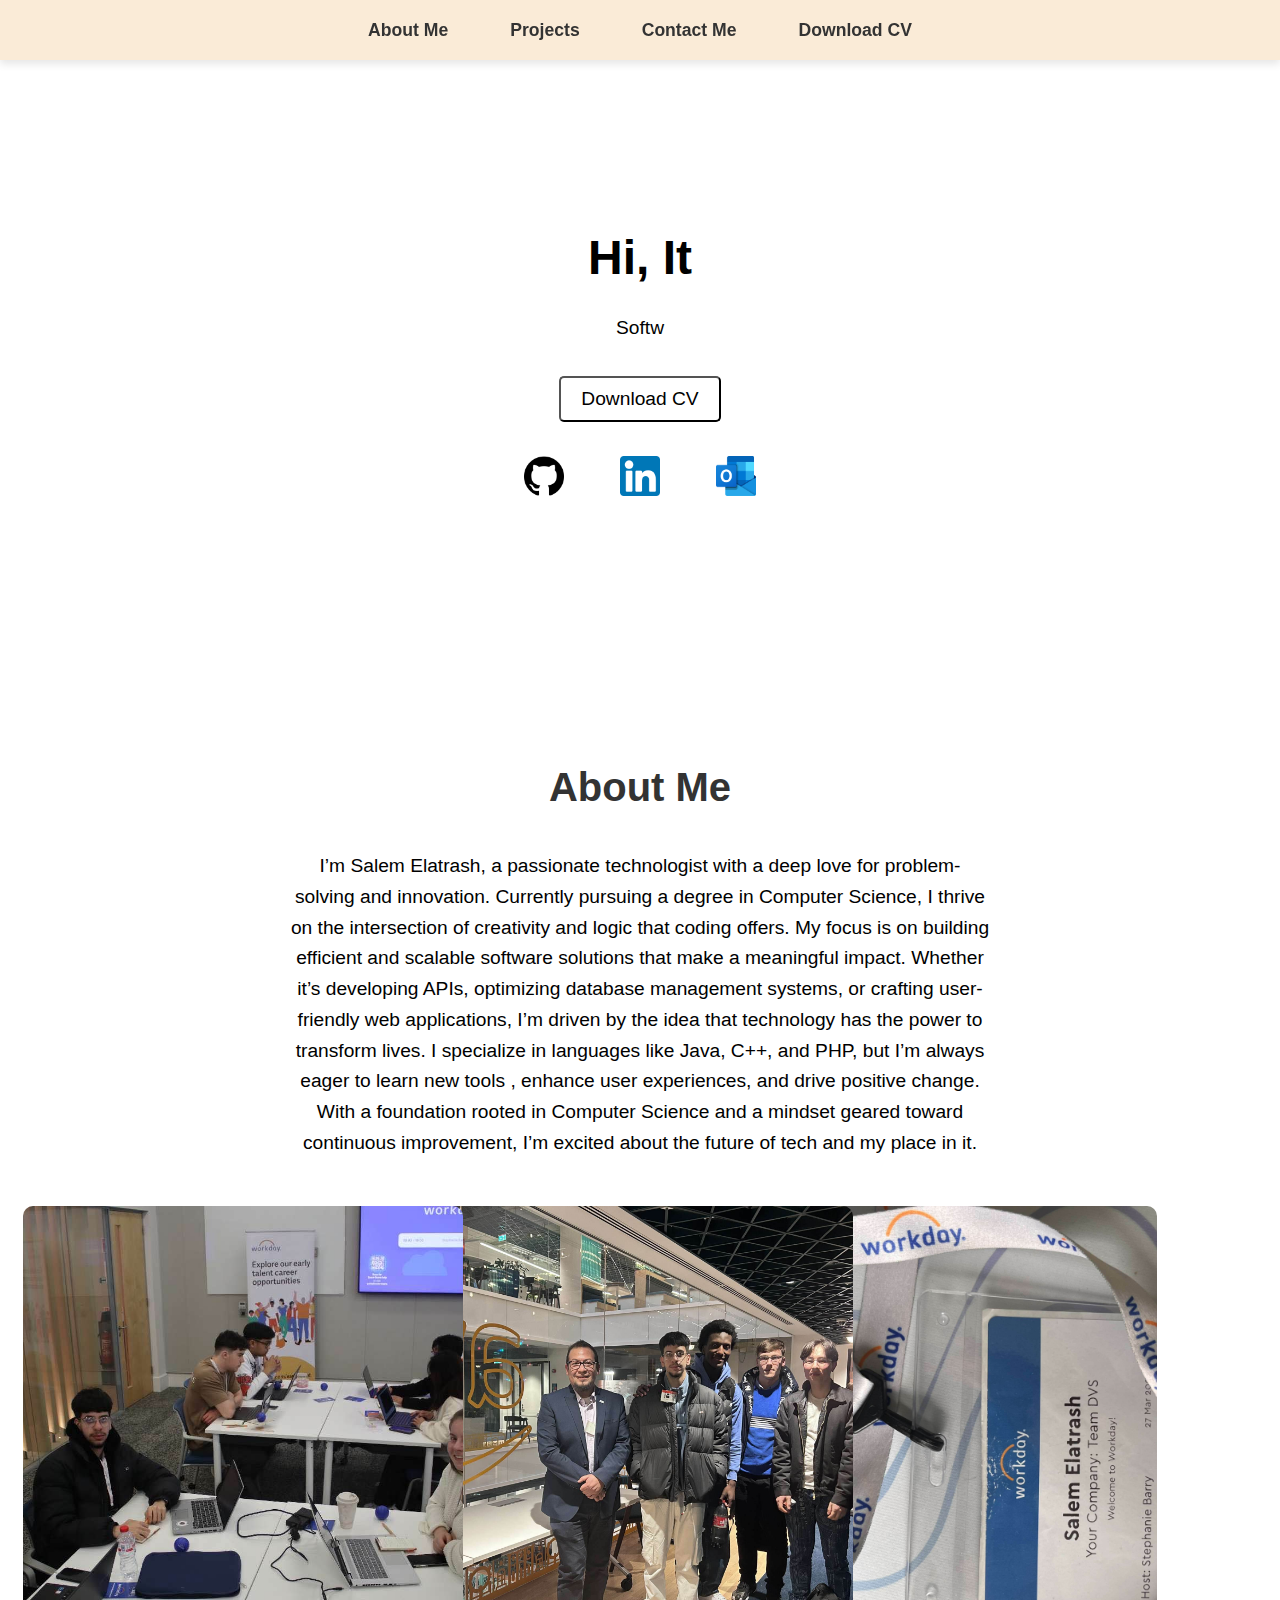
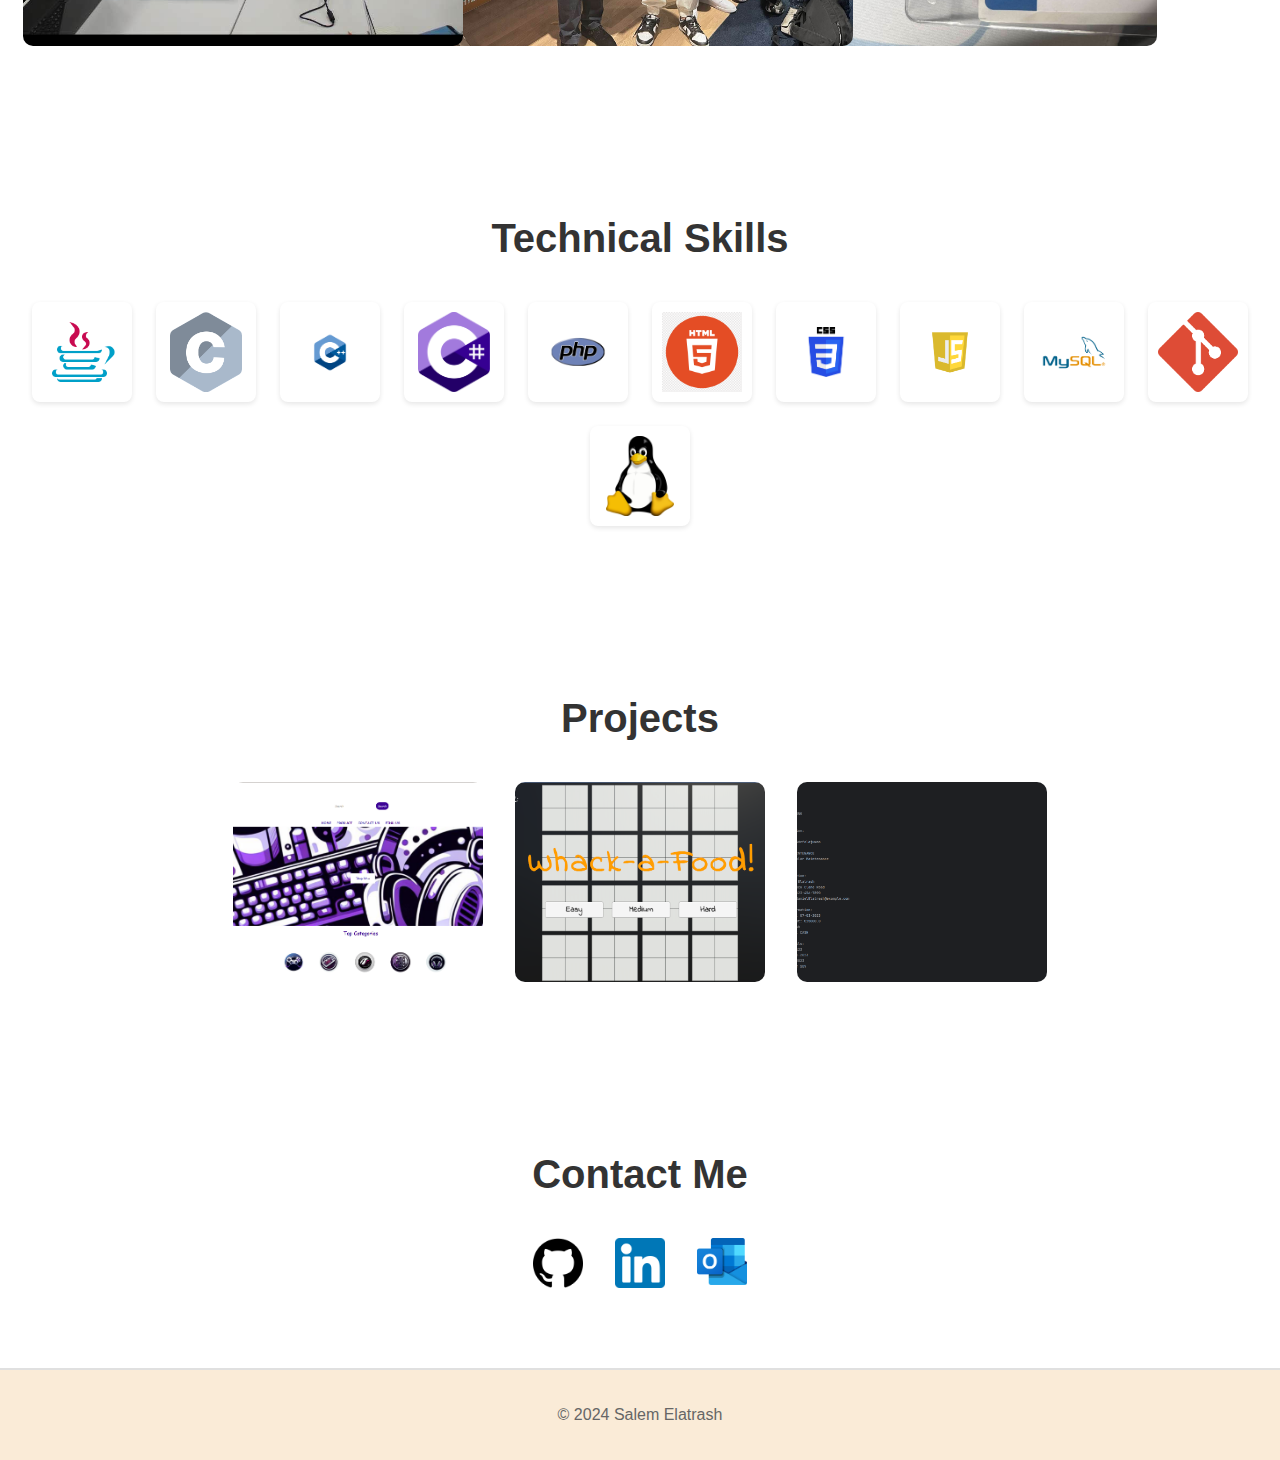
==== index.html @ 02b4a9b6 "ss" ====
<!DOCTYPE html>
<html lang="en">
<head>
    <meta charset="UTF-8">
    <meta name="viewport" content="width=device-width, initial-scale=1.0">
    <title>Salem Elatrash - Portfolio</title>
    <link rel="stylesheet" href="css/home.css">
</head>
<body>
<nav>
    <ul>
        <li><a href="#about">About Me</a></li>
        <li><a href="#projects">Projects</a></li>
        <li><a href="#contact">Contact Me</a></li>
        <li><a href="pdf/Salem_Elatrash_CV.pdf" download>Download CV</a></li>
    </ul>
</nav>

<section id="home" class="hero">
    <h1 id="typing-text"></h1> <!-- Typing effect for "Hi, It's Salem Elatrash" -->
    <p><span id="text"></span></p> <!-- Typing effect for titles like "Software Engineer" -->
    <button onclick="window.location.href='pdf/Salem_Elatrash_CV.pdf'">Download CV</button>
    <div class="social-icons">
        <a href="https://github.com/Slooma951"><img src="/img/github.png" alt="GitHub"></a>
        <a href="https://www.linkedin.com/in/salem-elatrash/"><img src="/img/linkden.png" alt="LinkedIn"></a>
        <a href="mailto:salem.elatrash@outlook.com"><img src="/img/outlook.png" alt="Email"></a>
    </div>
</section>

<!-- Typing effect for "Hi, It's Salem Elatrash" -->
<script>
    const text = "Hi, It's Salem Elatrash";
    let index = 0;

    function typeGreeting() {
        const typingText = document.getElementById("typing-text");
        if (index < text.length) {
            typingText.innerHTML += text.charAt(index);
            index++;
            setTimeout(typeGreeting, 150); // Adjust typing speed here
        }
    }

    window.onload = typeGreeting; // Trigger typing effect when the page loads
</script>

<!-- Typing effect for job titles like "Software Engineer", etc. -->
<script>
    const textArray = ["Software Engineer", "API Developer", "Java, C++, PHP", "Database Management", "Web Developer"];
    let jobIndex = 0;
    let charIndex = 0;
    let currentText = '';
    let isDeleting = false;

    function typeJobTitle() {
        const typingElement = document.getElementById('text');

        if (isDeleting && charIndex === 0) {
            jobIndex = (jobIndex + 1) % textArray.length; // Move to the next job title
            isDeleting = false;
        }

        currentText = textArray[jobIndex].substring(0, charIndex);
        typingElement.textContent = currentText;

        if (!isDeleting && charIndex < textArray[jobIndex].length) {
            charIndex++; // Typing effect
        } else if (isDeleting && charIndex > 0) {
            charIndex--; // Deleting effect
        }

        if (!isDeleting && charIndex === textArray[jobIndex].length) {
            setTimeout(() => isDeleting = true, 1000); // Wait before starting to delete
        }

        setTimeout(typeJobTitle, isDeleting ? 50 : 150); // Adjust typing and deleting speed
    }

    document.addEventListener("DOMContentLoaded", typeJobTitle); // Trigger typing for job titles
</script>

<section id="about">
    <h2>About Me</h2>
    <p>
        I’m Salem Elatrash, a passionate technologist with a deep love for problem-solving and innovation. Currently pursuing a degree in Computer Science, I thrive on the intersection of creativity and logic that coding offers. My focus is on building efficient and scalable software solutions that make a meaningful impact. Whether it’s developing APIs, optimizing database management systems, or crafting user-friendly web applications, I’m driven by the idea that technology has the power to transform lives.
        I specialize in languages like Java, C++, and PHP, but I’m always eager to learn new tools , enhance user experiences, and drive positive change. With a foundation rooted in Computer Science and a mindset geared toward continuous improvement, I’m excited about the future of tech and my place in it.    </p>
    <!-- Three images place here -->
    <div class="images">
        <img src="img/pic1.jpg" alt="Image 1">
        <img src="img/pic2.jpg" alt="Image 2">
        <img src="img/img3.jpg" alt="Image 3">
    </div>
</section>

<section id="skills">
    <h2>Technical Skills</h2>
    <div class="skills-grid">
        <img src="img/java.png" alt="Java">
        <img src="img/c.png" alt="C">
        <img src="img/Cpp.png" alt="C++">
        <img src="img/csharp.png" alt="C#">
        <img src="img/php.png" alt="PHP">
        <img src="img/html.png" alt="HTML">
        <img src="img/css.png" alt="CSS">
        <img src="img/js.png" alt="JavaScript">
        <img src="img/mysql.png" alt="MySQL">
        <img src="img/git.png" alt="Git">
        <img src="img/linux.png" alt="Linux">
    </div>
</section>

<section id="projects">
    <h2>Projects</h2>
    <div class="project-grid">
        <a href="https://github.com/dannya123-blm/DVSP"><img src="img/project1.png" alt="Project 1"></a>
        <a href="https://github.com/Slooma951/challenge5"><img src="img/project2.png" alt="Project 2"></a>
        <a href="https://github.com/Slooma951/ooadproject"><img src="img/pro3.png" alt="Project 3"></a>
    </div>
</section>

<section id="contact">
    <h2>Contact Me</h2>
    <div class="contact-links">
        <a href="https://github.com/Slooma951"><img src="img/github.png" alt="GitHub"></a>
        <a href="https://www.linkedin.com/in/salem-elatrash/"><img src="img/linkden.png" alt="LinkedIn"></a>
        <a href="mailto:salem.elatrash@outlook.com"><img src="img/outlook.png" alt="Email"></a>
    </div>
</section>

<footer>
    <p>&copy; 2024 Salem Elatrash</p>
</footer>
</body>
</html>
---- css/home.css ----
/* General Reset */
* {
    margin: 0;
    padding: 0;
    box-sizing: border-box;
}

body {
    font-family: 'Poppins', sans-serif;
    color: #333; /* Black text for general content */
    background-color: white; /* White background */
    line-height: 1.6;
    padding-top: 60px; /* Adjust for fixed navbar */
}

/* Navigation Bar */
nav {
    background: antiquewhite; /* White background for the navbar */
    position: fixed;
    top: 0;
    width: 100%;
    padding: 1rem 0;
    z-index: 1000;
    box-shadow: 0 4px 8px rgba(0, 0, 0, 0.1); /* Subtle shadow for separation */
}

nav ul {
    list-style: none;
    display: flex;
    justify-content: center;
    gap: 2rem;
}

nav ul li a {
    text-decoration: none;
    color: #333; /* Black text */
    font-weight: bold;
    font-size: 1.1rem;
    padding: 10px 15px;
    transition: all 0.3s ease;
}

nav ul li a:hover {
    color: #3498db; /* Blue hover effect */
    border-bottom: 2px solid #3498db;
}
#text {
    color: black;
}
p{
    color: black;
}
/* Hero Section */
.hero {
    text-align: center;
    padding: 10rem 2rem;
    background-color: white; /* White background for hero */
    color: black; /* Black text */
}

.hero h1 {
    font-size: 3rem;
    margin-bottom: 1rem;
    font-weight: bold;
}

.hero p {
    font-size: 1.2rem;
    margin-bottom: 2rem;
}

.hero a, .hero button {
    font-size: 1.2rem;
    color: black; /* Black text */
    text-decoration: none;
    background-color: white; /* White background for button */
    padding: 10px 20px;
    border-radius: 5px;
    cursor: pointer;
    transition: all 0.3s ease;
}

.hero a:hover, .hero button:hover {
    background-color: #3498db; /* Blue hover effect */
    border-color: #3498db;
    color: white; /* White text on blue hover */
}

/* About Section */
#about {
    padding: 5rem 2rem;
    text-align: center;
    background-color: white; /* White background */
    color: black; /* Black text */
}

#about h2 {
    font-size: 2.5rem;
    margin-bottom: 2rem;
    color: #333; /* Black heading */
}

#about p {
    font-size: 1.2rem;
    max-width: 700px;
    margin: 0 auto;
    margin-bottom: 3rem;
}

/* Dynamic Image Layout */
.images {
    display: flex;
    justify-content: center;
    position: relative;
    margin-top: 3rem;
}

/* First Image: Main square */
.images img:nth-child(1) {
    width: 440px;
    height: 440px;
    object-fit: cover;
    border-radius: 10px;
    transition: transform 0.3s ease;
    position: relative;
    z-index: 3;
}

/* Second Image: Smaller square overlapping the first one */
.images img:nth-child(2) {
    width: 440px;
    height: 440px;
    object-fit: cover;
    border-radius: 10px;
    position: relative;
    left: -50px;
    z-index: 2;
    transition: transform 0.3s ease;
}

/* Third Image: Half inside the second one, overlapping both */
.images img:nth-child(3) {
    width: 440px;
    height: 440px;
    object-fit: cover;
    border-radius: 10px;
    position: relative;
    left: -100px;
    z-index: 1;
    transition: transform 0.3s ease;
}

.images img:hover {
    transform: scale(1.05);
}

/* Skills Section */
#skills {
    padding: 5rem 2rem;
    background-color: white; /* White background */
    text-align: center;
    color: black; /* Black text */
}

#skills h2 {
    font-size: 2.5rem;
    margin-bottom: 2rem;
    color: #333; /* Black heading */
}

.skills-grid {
    display: flex;
    justify-content: center;
    gap: 1.5rem;
    flex-wrap: wrap;
}

.skills-grid img {
    width: 100px;
    height: 100px;
    object-fit: contain;
    background-color: white;
    padding: 10px;
    border-radius: 8px;
    box-shadow: 0px 2px 5px rgba(0, 0, 0, 0.1);
    transition: transform 0.3s ease;
}

.skills-grid img:hover {
    transform: scale(1.2);
}

/* Projects Section */
#projects {
    padding: 5rem 2rem;
    background-color: white; /* White background */
    text-align: center;
    color: black; /* Black text */
}

#projects h2 {
    font-size: 2.5rem;
    margin-bottom: 2rem;
    color: #333; /* Black heading */
}

.project-grid {
    display: flex;
    justify-content: center;
    gap: 2rem;
}

.project-grid a {
    display: block;
    width: 250px;
    height: 200px;
    overflow: hidden;
    border-radius: 10px;
}

.project-grid img {
    width: 100%;
    height: 100%;
    object-fit: cover;
    transition: transform 0.3s ease;
}

.project-grid img:hover {
    transform: scale(1.1);
}

/* Contact Section */
#contact {
    padding: 5rem 2rem;
    background-color: white; /* White background */
    text-align: center;
    color: black; /* Black text */
}

#contact h2 {
    font-size: 2.5rem;
    margin-bottom: 2rem;
    color: #333; /* Black heading */
}

.contact-links {
    display: flex;
    justify-content: center;
    gap: 2rem;
}

.contact-links a {
    display: inline-block;
    width: 50px;
    height: 50px;
    transition: transform 0.3s ease;
}

.contact-links a:hover {
    transform: scale(1.2);
}

.contact-links img {
    width: 100%;
    height: auto;
}

/* Footer */
footer {
    padding: 2rem;
    text-align: center;
    background: antiquewhite; /* White background for footer */
    color: #333; /* Black text */
    border-top: 2px solid #e0e0e0; /* Subtle border at the top */
}

footer p {
    font-size: 1rem;
    color: #666; /* Light grey text */
}

/* Social Icons */
.social-icons {
    margin-top: 1.5rem;
    display: flex;
    justify-content: center;
    gap: 1rem;
}

.social-icons img {
    width: 40px;
    height: 40px;
    transition: transform 0.3s ease, box-shadow 0.3s ease;
}

.social-icons img:hover {
    transform: scale(1.2);
    box-shadow: 0px 4px 10px rgba(0, 0, 0, 0.3);
}

/* Media Queries */
@media (max-width: 768px) {
    .hero h1 {
        font-size: 3rem;
    }

    .skills-grid, .project-grid {
        flex-direction: column;
        gap: 1.5rem;
    }

    .images {
        flex-direction: column;
    }
}
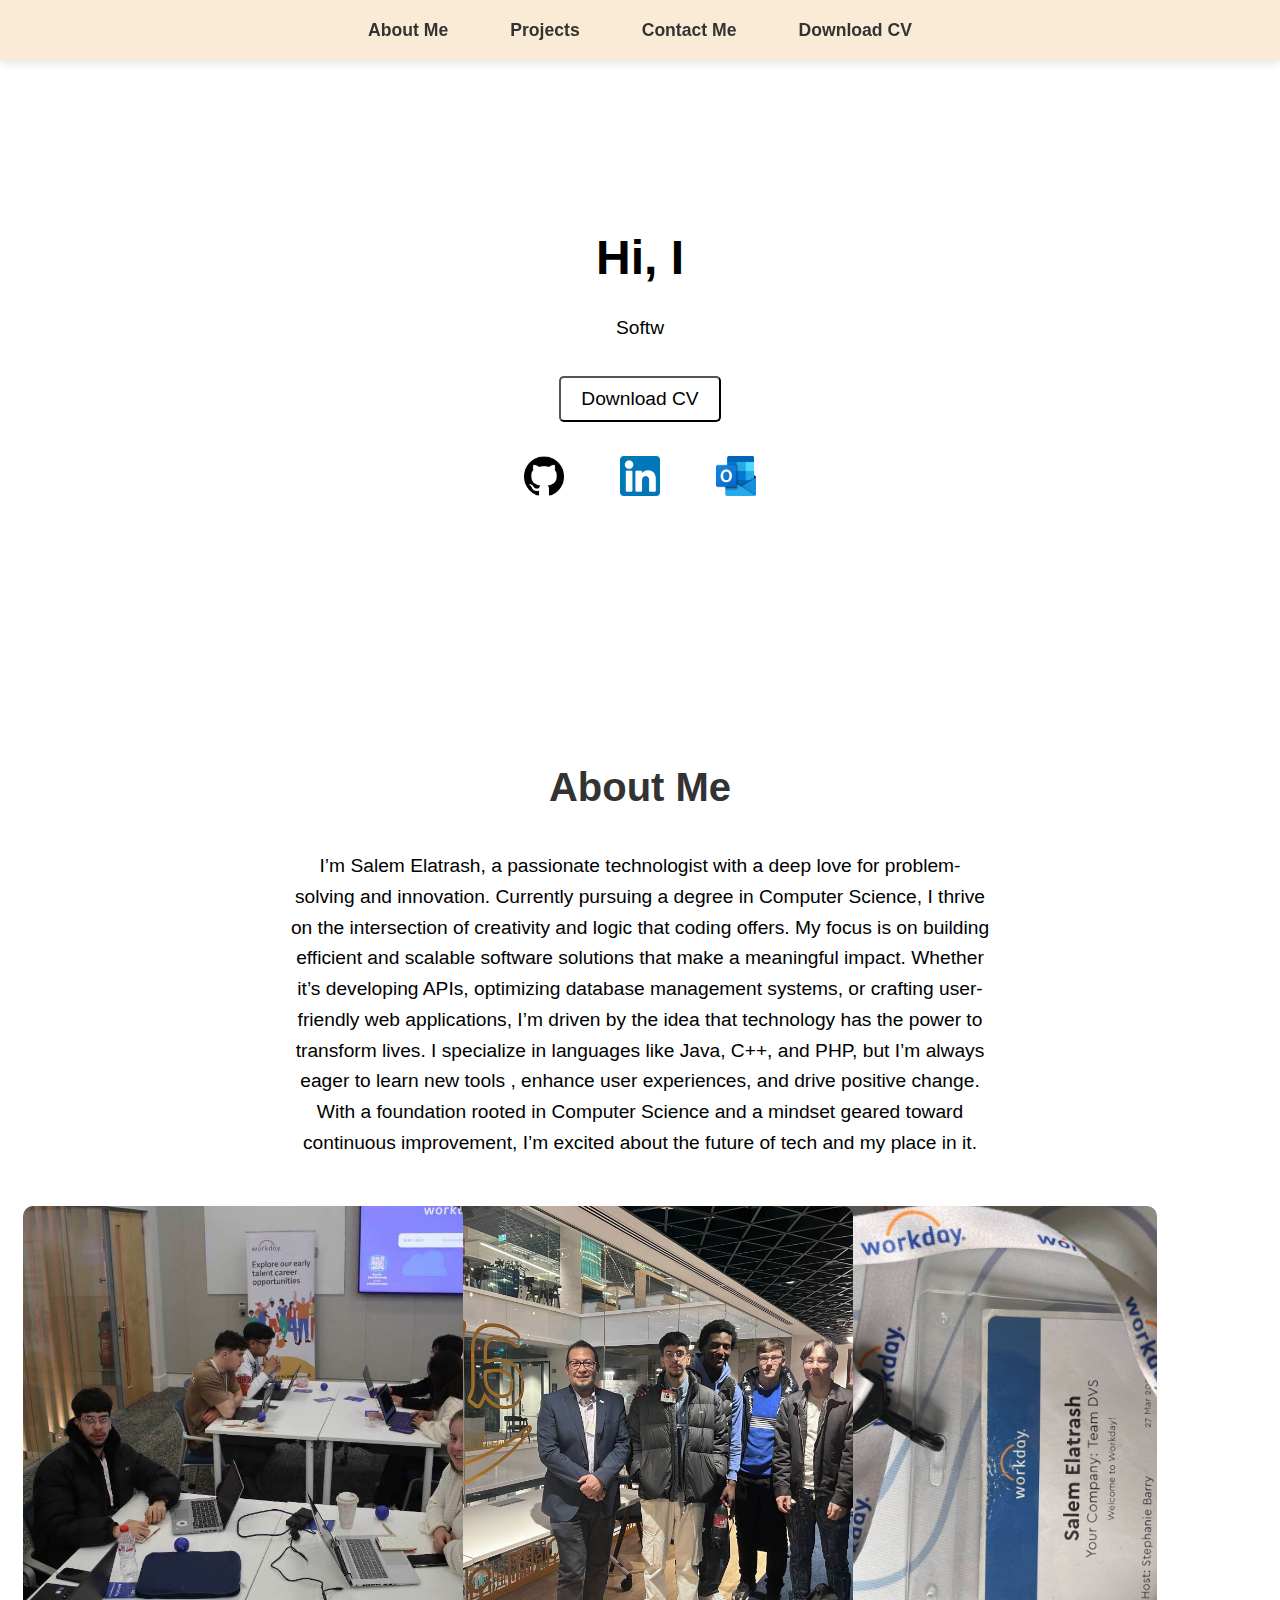
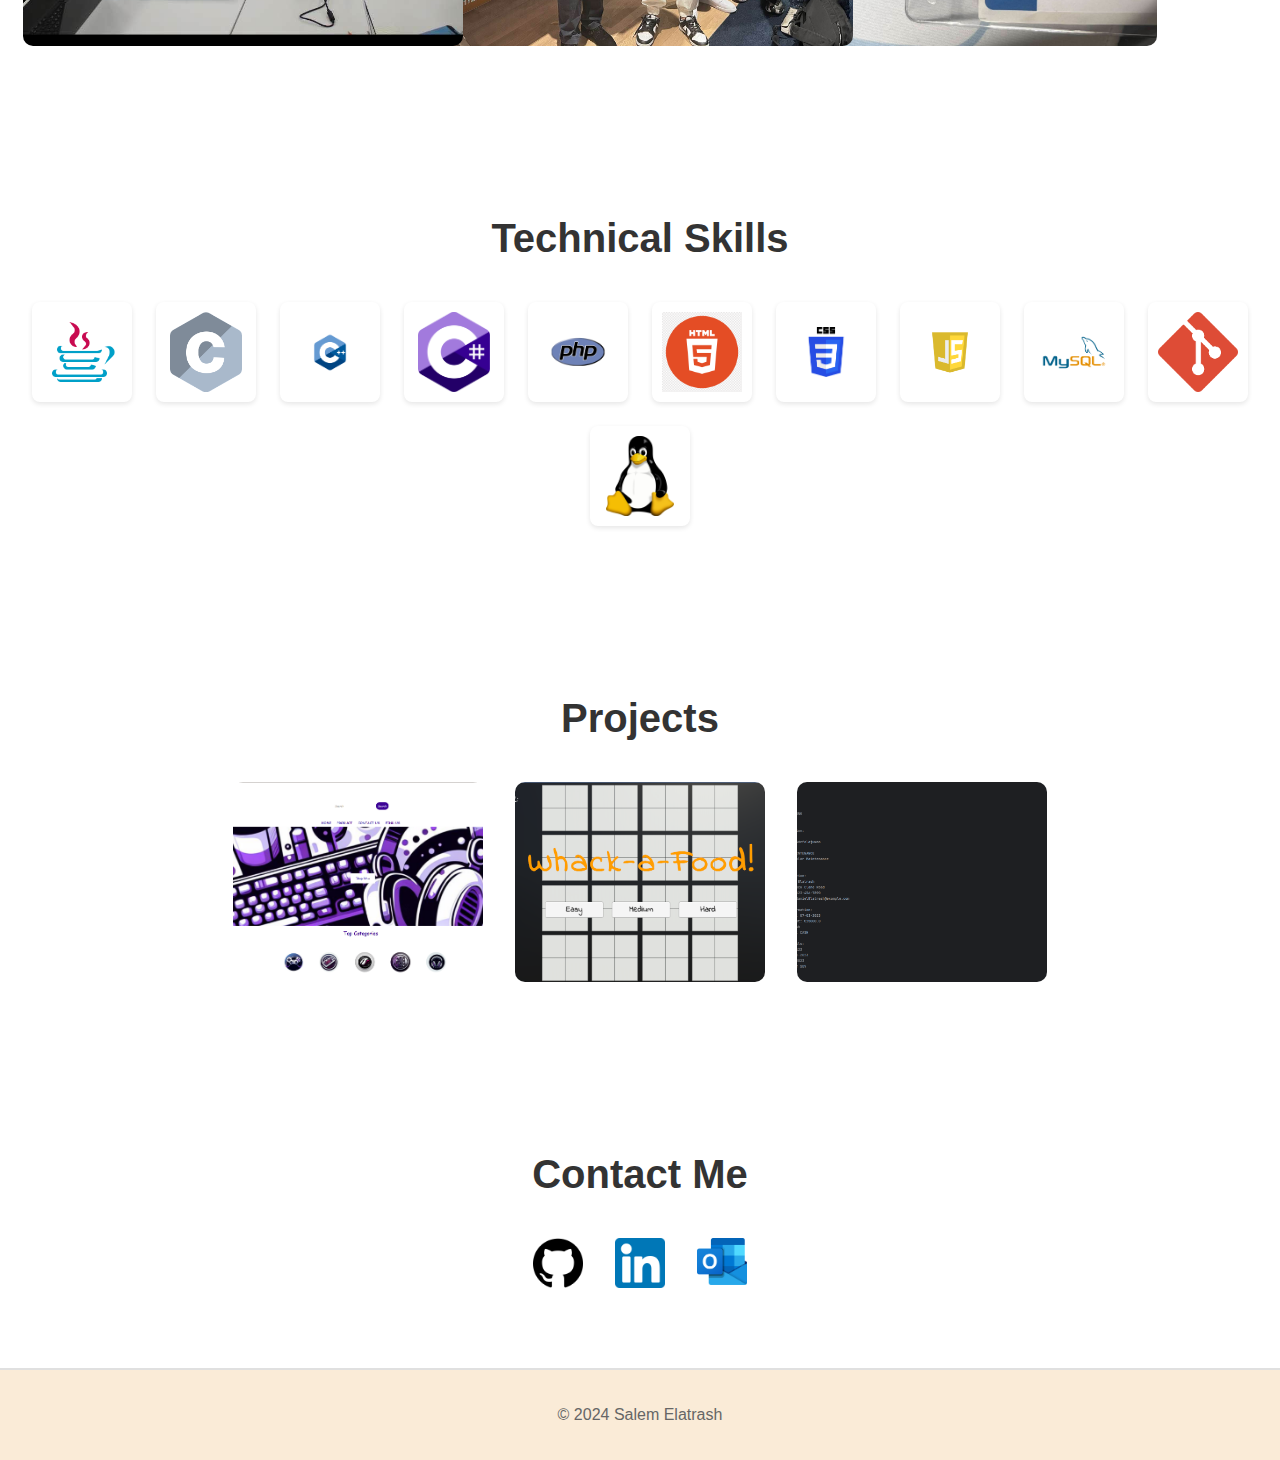
==== commit fee23e50: "Update index.html" ====
--- a/index.html
+++ b/index.html
@@ -12,18 +12,18 @@
         <li><a href="#about">About Me</a></li>
         <li><a href="#projects">Projects</a></li>
         <li><a href="#contact">Contact Me</a></li>
-        <li><a href="pdf/Salem_Elatrash_CV.pdf" download>Download CV</a></li>
+        <li><a href="pdf/SalemCS.pdf" download>Download CV</a></li>
     </ul>
 </nav>
 
 <section id="home" class="hero">
     <h1 id="typing-text"></h1> <!-- Typing effect for "Hi, It's Salem Elatrash" -->
     <p><span id="text"></span></p> <!-- Typing effect for titles like "Software Engineer" -->
-    <button onclick="window.location.href='pdf/Salem_Elatrash_CV.pdf'">Download CV</button>
+    <button onclick="window.location.href='"pdf/SalemCS.pdf'">Download CV</button>
     <div class="social-icons">
-        <a href="https://github.com/Slooma951"><img src="/img/github.png" alt="GitHub"></a>
-        <a href="https://www.linkedin.com/in/salem-elatrash/"><img src="/img/linkden.png" alt="LinkedIn"></a>
-        <a href="mailto:salem.elatrash@outlook.com"><img src="/img/outlook.png" alt="Email"></a>
+        <a href="https://github.com/Slooma951"><img src="img/github.png" alt="GitHub"></a>
+        <a href="https://www.linkedin.com/in/salem-elatrash/"><img src="img/linkden.png" alt="LinkedIn"></a>
+        <a href="mailto:salem.elatrash@outlook.com"><img src="img/outlook.png" alt="Email"></a>
     </div>
 </section>
 
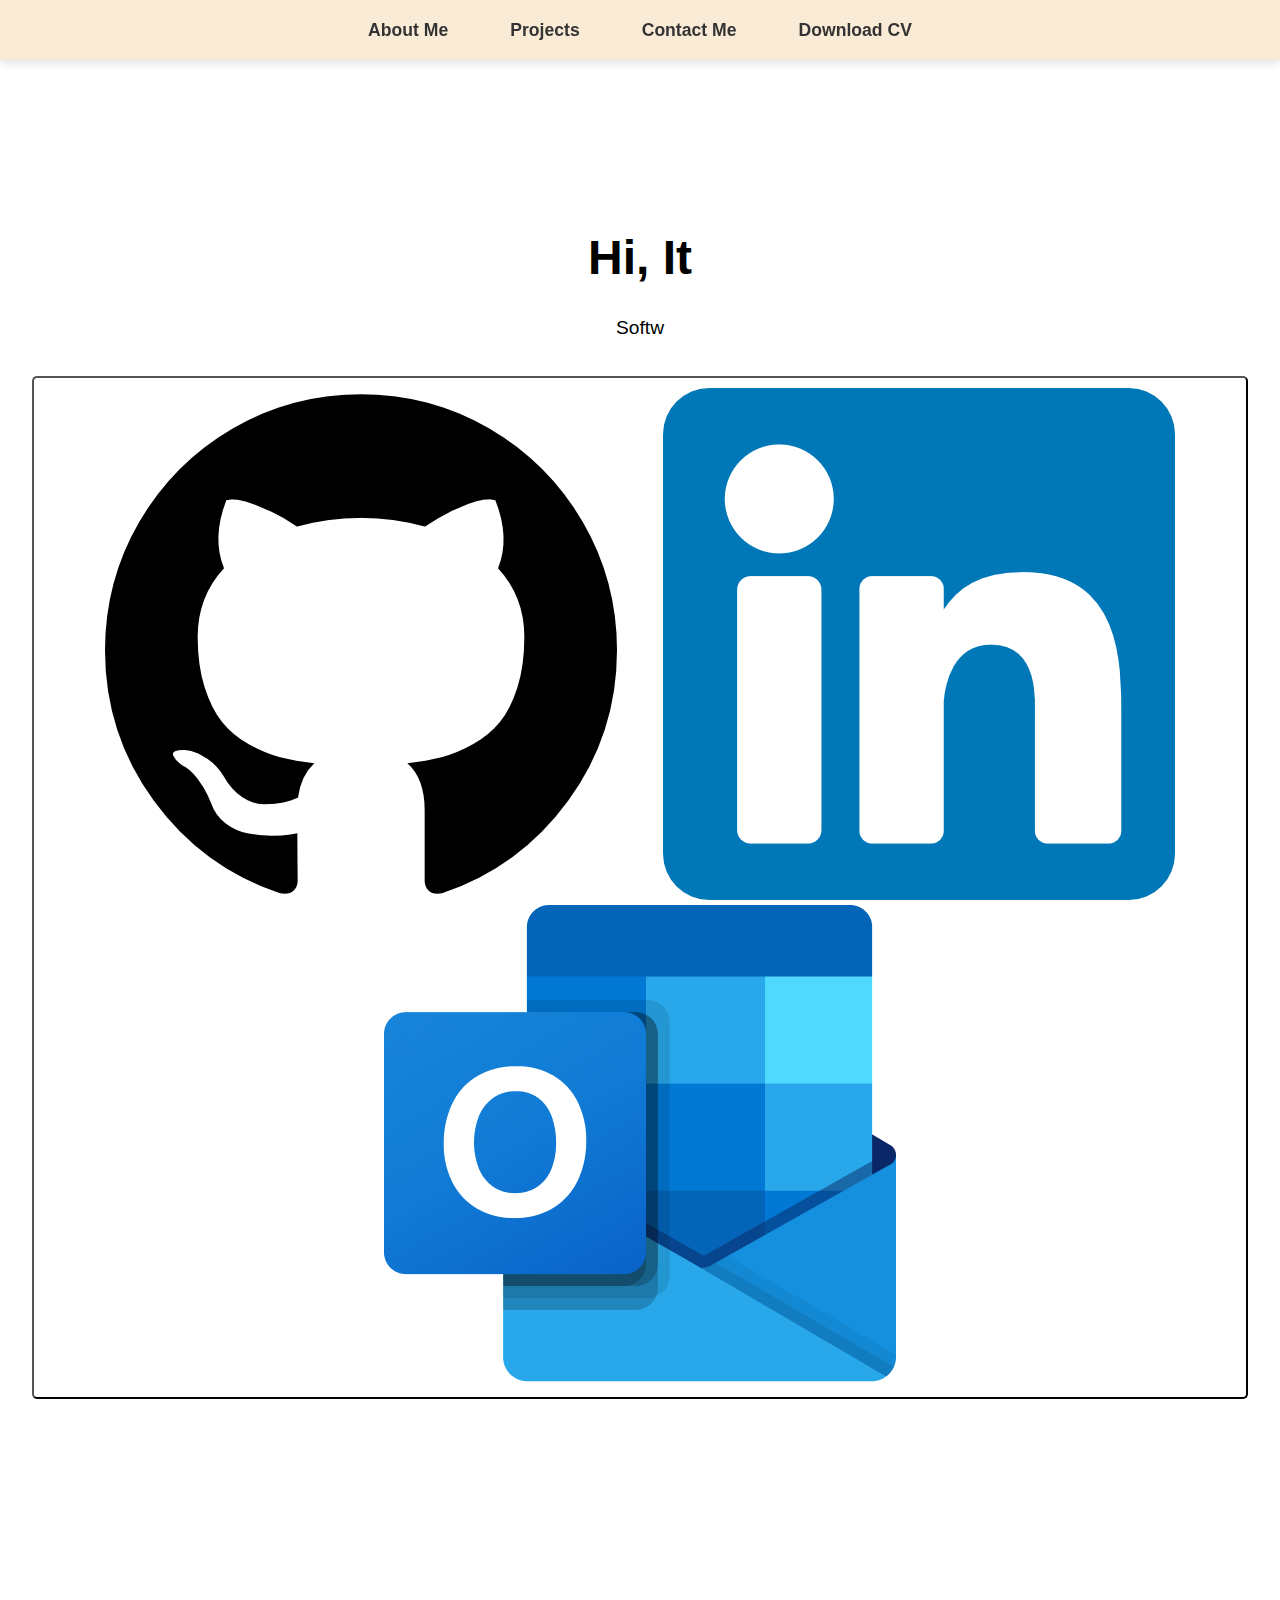
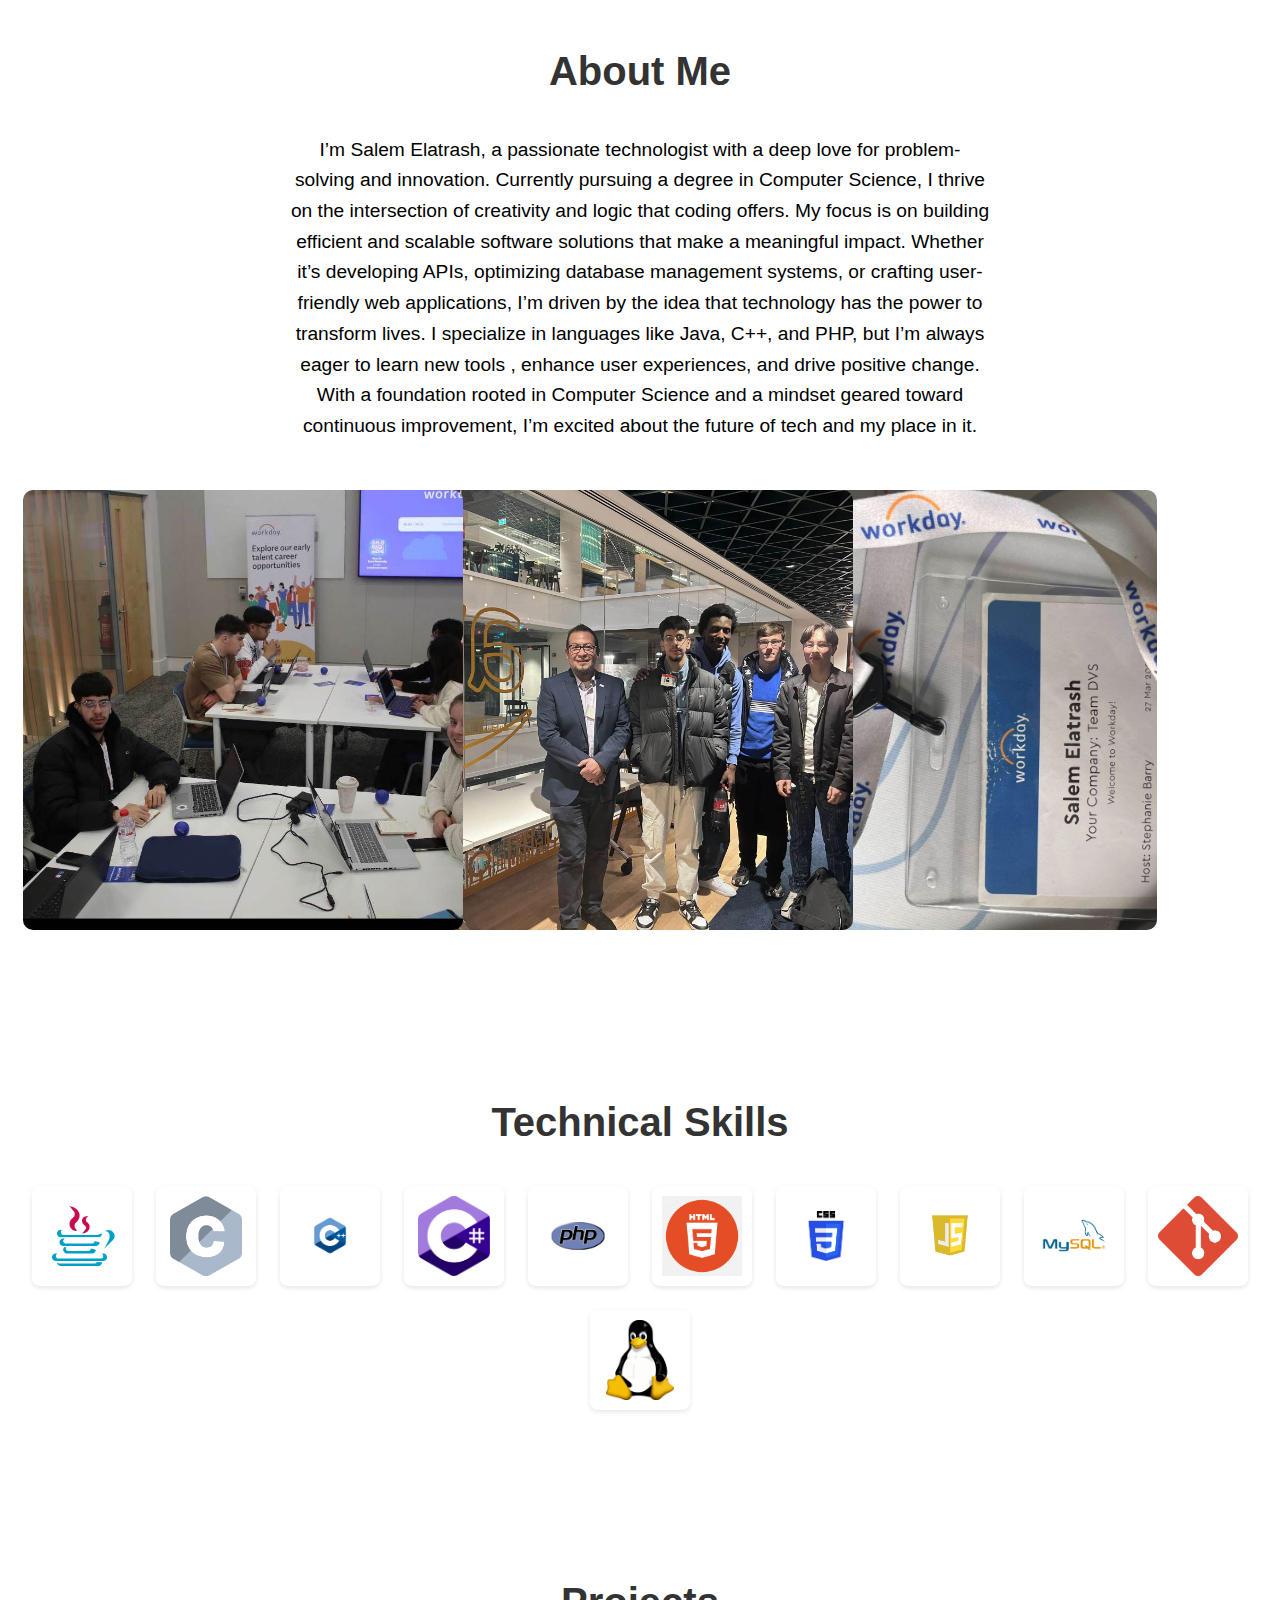
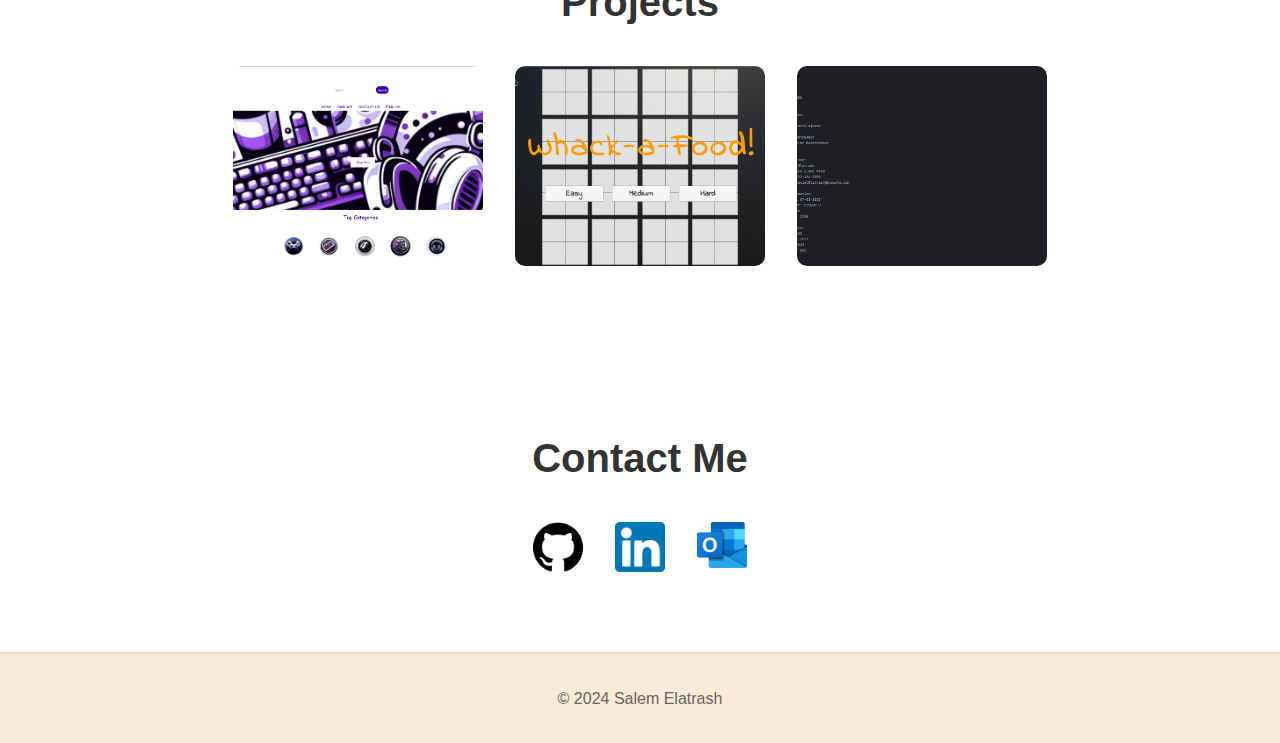
==== commit d53b1009: "Update index.html" ====
--- a/index.html
+++ b/index.html
@@ -19,7 +19,7 @@
 <section id="home" class="hero">
     <h1 id="typing-text"></h1> <!-- Typing effect for "Hi, It's Salem Elatrash" -->
     <p><span id="text"></span></p> <!-- Typing effect for titles like "Software Engineer" -->
-    <button onclick="window.location.href='"pdf/SalemCS.pdf'">Download CV</button>
+    <button onclick="window.location.href='pdf/SalemCS.pdf'>Download CV</button>
     <div class="social-icons">
         <a href="https://github.com/Slooma951"><img src="img/github.png" alt="GitHub"></a>
         <a href="https://www.linkedin.com/in/salem-elatrash/"><img src="img/linkden.png" alt="LinkedIn"></a>
